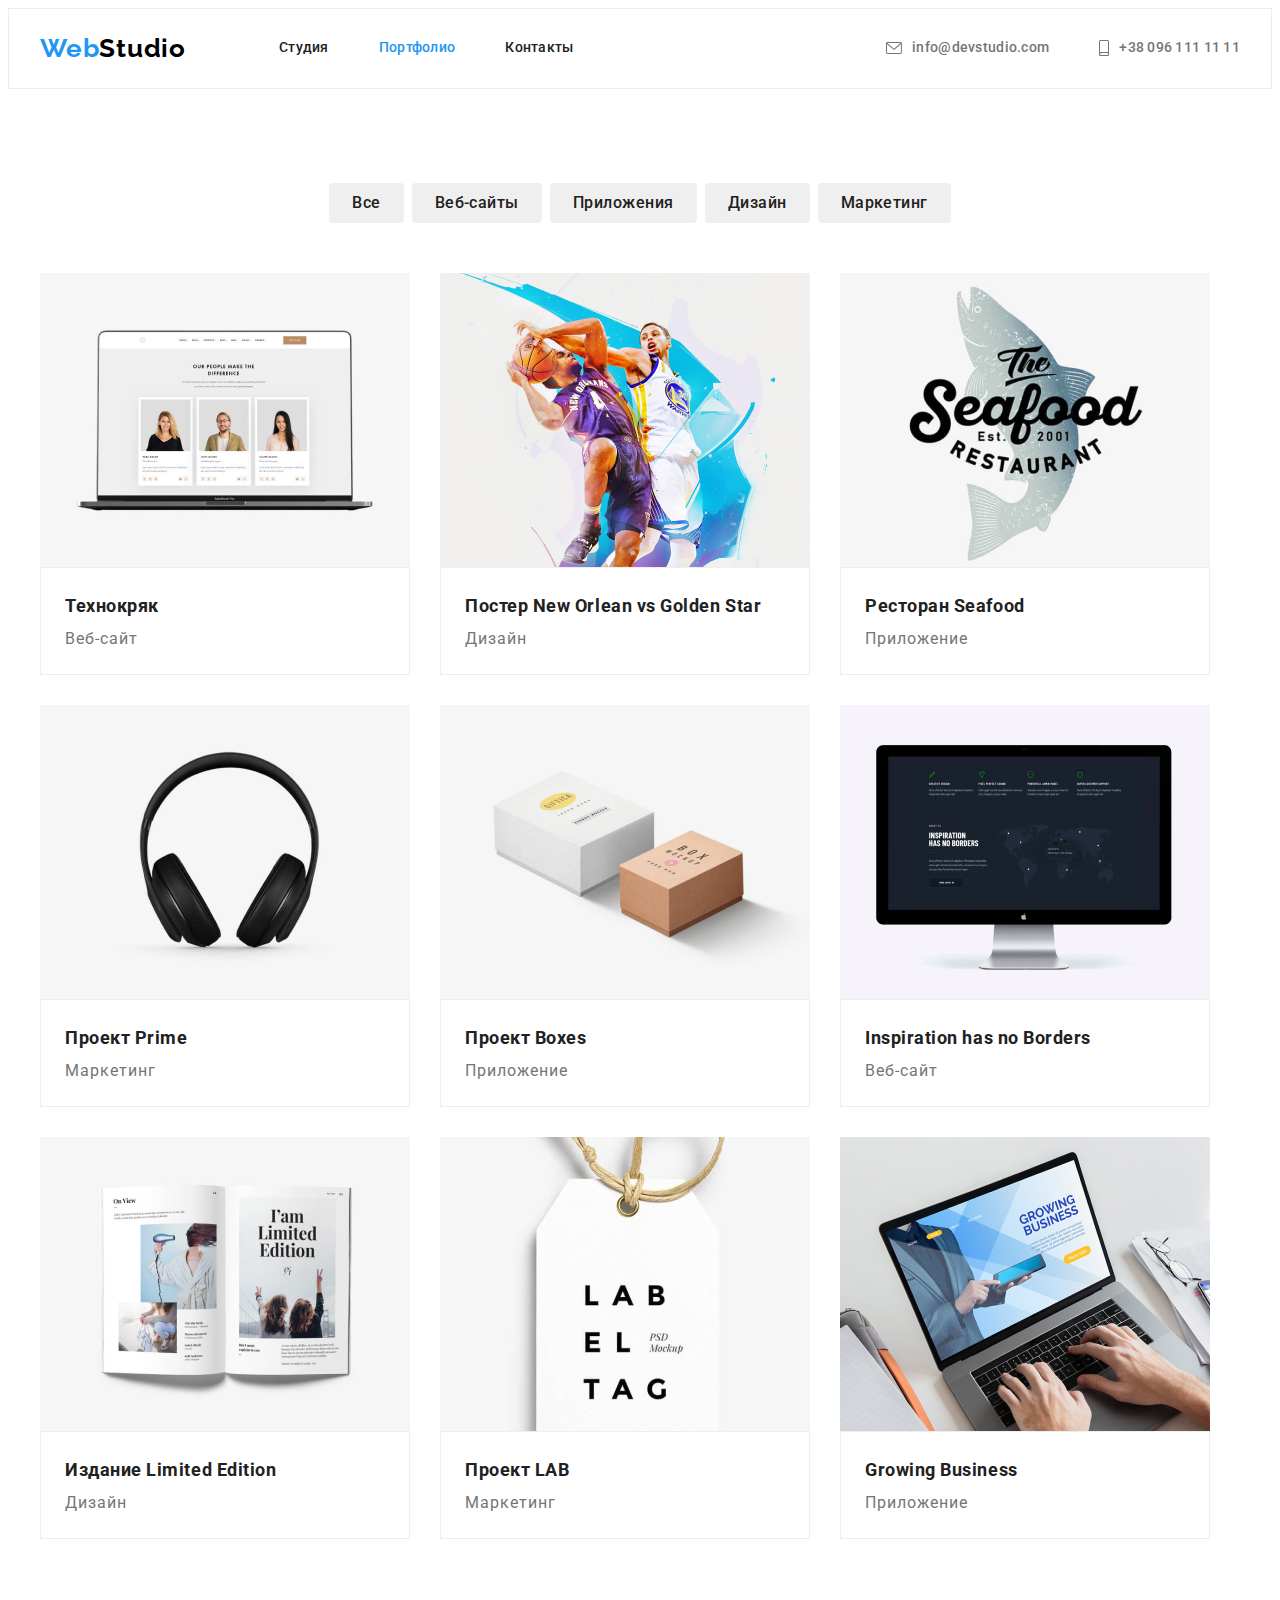
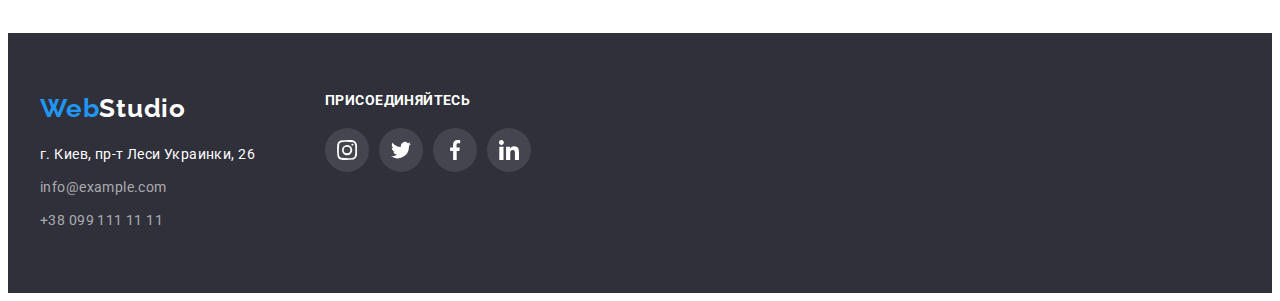
==== portfolio.html @ 896093e3 "fix advantege" ====
<!DOCTYPE html>
<html lang="ru">
<head>
    <meta charset="UTF-8">
    <meta http-equiv="X-UA-Compatible" content="IE=edge">
    <meta name="viewport" content="width=device-width, initial-scale=1.0">
    <title>Document</title>

    <link rel="preconnect" href="https://fonts.googleapis.com">
    <link rel="preconnect" href="https://fonts.gstatic.com" crossorigin>
    <link href="https://fonts.googleapis.com/css2?family=Raleway:wght@700&family=Roboto:wght@400;500;700;900&display=swap"
        rel="stylesheet">
    <link rel="stylesheet" href="https://cdnjs.cloudflare.com/ajax/libs/modern-normalize/1.1.0/modern-normalize.min.css"
        integrity="sha512-wpPYUAdjBVSE4KJnH1VR1HeZfpl1ub8YT/NKx4PuQ5NmX2tKuGu6U/JRp5y+Y8XG2tV+wKQpNHVUX03MfMFn9Q=="
        crossorigin="anonymous" referrerpolicy="no-referrer" />
    <link rel="stylesheet" href="./css/styles.css">
    
</head>
<body>
    <header class="header">
        <div class="container main-header">
            <nav class="navigation">
                <a class="header-logo" lang="en" href="#"><span class="text-web">Web</span>Studio</a>
    
                <ul class="header-list list">
                    <li class="header-item"><a href="./index.html" class="header-link ">Студия</a></li>
                    <li class="header-item"><a href="./portfolio.html" class="header-link current">Портфолио</a></li>
                    <li class="header-item"><a href="" class="header-link">Контакты</a></li>
                </ul>
            </nav>
            <ul class="contact list">
                <li class="header-item">
                    <a href="mailto:info@devstudio.com" class="header-link-contact">
                        <svg class="icon-mail" width="16" height="12">
                            <use href="./images/icons.svg#icon-envelope"></use>
                        </svg>
                        info@devstudio.com</a>
                </li>
                <li class="header-item">
                    <a href="tel:+380961111111" class="header-link-contact">
                        <svg class="icon-tel" width="10" height="16">
                            <use href="./images/icons.svg#icon-smartphone"></use>
                        </svg>
                        +38 096 111 11 11</a>
                </li>
            </ul>
        </div>
    </header>
    <main>

        
        <section class="section">
            <div class="container">
                <h1 hidden>Портфолио</h1>
                <ul class="filter-list list"> 
                    <li class="filter-item"><button type="button" class="filter-btn">Все</button></li>
                    <li class="filter-item"><button type="button" class="filter-btn">Веб-сайты</button></li>
                    <li class="filter-item"><button type="button" class="filter-btn">Приложения</button></li>
                    <li class="filter-item"><button type="button" class="filter-btn">Дизайн</button></li>
                    <li class="filter-item"><button type="button" class="filter-btn">Маркетинг</button></li>
                </ul>

                <ul class="portfolio-list list">
                    <li class="portfolio-item">
                        <a href="" class="portfolio-link">
                            <img src="./images/portf-img-1.jpg"
                            alt="вуб-сайт на ноутбуке"
                            width="370"
                            height="294"/>
                        <div class="portfolio-item-content">
                            <h2 class="portfolio-title">Технокряк</h2>
                            <p class="portfolio-text">Веб-сайт</p>
                        </div>
                        </a>
                    </li>
                    <li class="portfolio-item">
                        <a href="" class="portfolio-link">
                            <img src="./images/portf-img-2.jpg" 
                            alt="баскетбол"
                            width="370"
                            height="294"/>
                        <div class="portfolio-item-content">
                            <h2 class="portfolio-title">Постер New Orlean vs Golden Star</h2>
                            <p class="portfolio-text">Дизайн</p>
                        </div>
                        </a>
                    </li>
                    <li class="portfolio-item">
                        <a href="" class="portfolio-link">
                            <img src="./images/portf-img-3.jpg" 
                            alt="логотип ресторана"
                            width="370"
                            height="294"/>
                        <div class="portfolio-item-content">
                            <h2 class="portfolio-title">Ресторан Seafood</h2>
                            <p class="portfolio-text">Приложение</p>
                        </div>
                        </a>
                    </li>
                    <li class="portfolio-item">
                        <a href="" class="portfolio-link">
                            <img src="./images/portf-img-4.jpg" 
                            alt="наушники"
                            width="370"
                            height="294"/>
                        <div class="portfolio-item-content">
                            <h2 class="portfolio-title">Проект Prime</h2>
                            <p class="portfolio-text">Маркетинг</p>
                        </div>
                        </a>
                    </li>
                    <li class="portfolio-item">
                        <a href="" class="portfolio-link">
                            <img src="./images/portf-img-5.jpg" 
                            alt="коробки"
                            width="370"
                            height="294"/>
                        <div class="portfolio-item-content">
                            <h2 class="portfolio-title">Проект Boxes</h2>
                            <p class="portfolio-text">Приложение</p>
                        </div>
                        </a>
                    </li>
                    <li class="portfolio-item">
                        <a href="" class="portfolio-link">
                            <img src="./images/portf-img-6.jpg" 
                            alt="монитор"
                            width="370"
                            height="294"/>
                        <div class="portfolio-item-content">
                            <h2 class="portfolio-title">Inspiration has no Borders</h2>
                            <p class="portfolio-text">Веб-сайт</p>
                        </div>
                        </a>
                    </li>
                    <li class="portfolio-item">
                        <a href="" class="portfolio-link">
                            <img src="./images/portf-img-7.jpg" 
                            alt="журнал"
                            width="370"
                            height="294"/>
                        <div class="portfolio-item-content">
                            <h2 class="portfolio-title">Издание Limited Edition</h2>
                            <p class="portfolio-text">Дизайн</p>
                        </div>
                        </a>
                    </li>
                    <li class="portfolio-item">
                        <a href="" class="portfolio-link">
                            <img src="./images/portf-img-8.jpg" 
                            alt="бирка"
                            width="370"
                            height="294"/>
                        <div class="portfolio-item-content">
                            <h2 class="portfolio-title">Проект LAB</h2>
                            <p class="portfolio-text">Маркетинг</p>
                        </div>
                        </a>
                    </li>
                    <li class="portfolio-item">
                        <a href="" class="portfolio-link">
                            <img src="./images/portf-img-9.jpg" 
                            alt="приложение на ноуте"
                            width="370"
                            height="294"/>
                        <div class="portfolio-item-content">
                            <h2 class="portfolio-title">Growing Business</h2>
                            <p class="portfolio-text">Приложение</p>
                        </div>
                        </a>
                    </li>
                </ul>
            </div>
        </section>
    </main>
    
    <footer class="footer">
        <div class="container footer-container">
            <div class="footer-contact">
                <a class="footer-logo" lang="en" href="#"><span class="text-web">Web</span>Studio</a>
                <address>
                    <ul class="address list">
                        <li class="address-item">
                            <a href="https://goo.gl/maps/5fkCTM6jAtR8WJ4g7" target="_blank" class="address-link">г. Киев,
                                пр-т Леси Украинки, 26</a>
                        </li>
                        <li class="address-item">
                            <a href="mailto:info@example.com" class="address-link-contact">info@example.com</a>
                        </li>
                        <li class="address-item">
                            <a href="tel:+380991111111" class="address-link-contact">+38 099 111 11 11</a>
                        </li>
                    </ul>
                </address>
            </div>
            <div class="footer-social">
                <h3 class="footer-title">присоединяйтесь</h3>
                <ul class="footer-list list">
                    <li class="footer-social-item"><a href="" class="footer-social-link">
                        <svg class="icon-social" width="20" height="20">
                        <use href="./images/icons.svg#icon-instagram"></use></svg></a></li>
                    <li class="footer-social-item"><a href="" class="footer-social-link">
                        <svg class="icon-social" width="20" height="20">
                        <use href="./images/icons.svg#icon-twitter"></use></svg></a></li>
                    <li class="footer-social-item"><a href="" class="footer-social-link">
                        <svg class="icon-social" width="20" height="20">
                            <use href="./images/icons.svg#icon-facebook"></use></svg></a></li>
                    <li class="footer-social-item"><a href="" class="footer-social-link">
                        <svg class="icon-social" width="20" height="20">
                            <use href="./images/icons.svg#icon-linkedin"></use></svg></a></li>
                </ul>
            </div>
        </div>
    
    </footer>
</body>
</html>
---- css/styles.css ----
:root {
  --header-text-color: #212121;
  --accent-text-color: #2196f3;
  --first-title-color: #212121;
  --first-text-color: #757575;
  --first-btn-color: #212121;
  --second-btn-color: #ffffff;
  --social-hover-color: #ffffff;
}

p,
h1,
h2,
h3,
h4,
h5,
h6 {
  margin: 0;
}

ul {
  margin: 0;
  padding: 0;
}

img {
  display: block;
  width: 100%;
  height: auto;
}

button {
  font-family: inherit;
  cursor: pointer;
  border-radius: 4px;
  border: 1px solid transparent;
  display: inline-block;
  align-items: center;
  text-align: center;
}

body {
  font-family: "Roboto", sans-serif;
}

.list {
  list-style: none;
}

a {
  text-decoration: none;
}

.container {
  width: 1200px;
  padding-left: 15px;
  padding-right: 15px;
  margin: 0 auto;
}

.section {
  padding-top: 94px;
  padding-bottom: 94px;
}

.section.no-padding {
  padding-top: 0;
}

/*-----------HEADER-----------*/

.header {
  background-color: #ffffff;
  padding-top: 24px;
  padding-bottom: 24px;
  border: 1px solid #ececec;
}
.main-header {
  display: flex;
  align-items: center;
}
.navigation {
  display: flex;
  align-items: center;
}
.header-logo {
  font-family: "Raleway", sans-serif;
  font-weight: 700;
  font-size: 26px;
  line-height: 1.19;
  letter-spacing: 0.03em;
  color: #000000;
  margin-right: 93px;
}
.text-web {
  color: #2196f3;
}

.header-list {
  display: flex;
}
.header-list .header-item:not(:last-child) {
  margin-right: 50px;
}
.header-list .header-link {
  display: block;

  font-weight: 500;
  font-size: 14px;
  line-height: 1.14;
  letter-spacing: 0.02em;
  color: var(--header-text-color);
}
.header-link:hover,
.header-link:focus {
  color: var(--accent-text-color);
}
.header-list .header-link.current {
  color: var(--accent-text-color);
}
.header-link-contact {
  display: flex;
  align-items: center;
  font-weight: 500;
  font-size: 14px;
  line-height: 1.14;
  letter-spacing: 0.02em;
  color: #757575;
}
.header-link-contact:hover,
.header-link-contact:focus {
  color: var(--accent-text-color);
}
.contact {
  display: flex;
  margin-left: auto;
}

.contact .header-item:not(:last-child) {
  margin-right: 50px;
}
.icon-mail,
.icon-tel {
  margin-right: 10px;
  fill: currentColor;
}

/*-----------HERO-----------*/

.hero {
  max-width: 1600px;
  height: 600px;
  left: 0px;
  top: 80px;
  background-image: linear-gradient(
      to right,
      rgba(47, 48, 58, 0.4),
      rgba(47, 48, 58, 0.4)
    ),
    url(../images/hero-img.jpg);
  background-color: #c4c4c4;
  background-repeat: no-repeat;
  background-position: center;
  background-size: cover;
  padding-top: 200px;
  padding-bottom: 200px;
  text-align: center;
}
.hero-title {
  font-weight: 900;
  font-size: 44px;
  line-height: 1.36;

  letter-spacing: 0.06em;
  text-transform: uppercase;
  color: #ffffff;
  margin-bottom: 30px;
}
.hero-btn {
  font-weight: 700;
  font-size: 16px;
  line-height: 1.87;
  letter-spacing: 0.06em;
  background-color: var(--accent-text-color);
  color: var(--second-btn-color);
  padding: 10px 32px;
}

/*-----------ADVANTAGE-----------*/

.advantage-list {
  display: flex;
  align-items: center;
}
.advantage-list .advantage-item:not(:last-child) {
  margin-right: 30px;
}
.advantage {
  display: flex;
  align-items: center;
  justify-content: center;
  height: 120px;
  width: 270px;
  border-radius: 4px;
  background-color: #f5f4fa;
  margin-bottom: 30px;
}
.advantage-title {
  font-size: 14px;
  line-height: 1.14;
  letter-spacing: 0.03em;
  text-transform: uppercase;
  color: var(--first-title-color);
  margin-bottom: 10px;
}
.advantage-text {
  font-size: 14px;
  line-height: 1.71;
  letter-spacing: 0.03em;
  color: var(--first-text-color);
}

/*-----------PRODUCT-----------*/

.product-title {
  font-size: 36px;
  line-height: 1.16;
  text-align: center;
  letter-spacing: 0.03em;
  color: var(--first-title-color);
  margin-bottom: 50px;
}
.product-list {
  display: flex;
}
.product-item + .product-item {
  margin-left: 30px;
}

/*-------------TEAM------------*/

.team {
  background: #f5f4fa;
}
.team-title {
  font-size: 36px;
  line-height: 1.16;
  text-align: center;
  letter-spacing: 0.03em;
  color: var(--first-title-color);
  margin-bottom: 50px;
}
.team-list {
  display: flex;
  margin-left: -30px;
}
.team-item {
  flex-basis: calc(100% / 4 - 30px);
  margin-left: 30px;
  box-shadow: 0px 1px 3px rgba(0, 0, 0, 0.12), 0px 1px 1px rgba(0, 0, 0, 0.14),
    0px 2px 1px rgba(0, 0, 0, 0.2);
  border-radius: 0px 0px 4px 4px;
}

.team-name-content {
  padding-top: 30px;
  padding-bottom: 30px;
}

.team-name {
  font-weight: 500;
  font-size: 16px;
  line-height: 1.18;
  text-align: center;
  letter-spacing: 0.03em;
  color: var(--first-title-color);
  margin-bottom: 10px;
}
.team-text {
  font-size: 16px;
  line-height: 1.18;
  text-align: center;
  letter-spacing: 0.03em;
  color: var(--first-text-color);
  margin-bottom: 16px;
}
.social-team {
  display: flex;
  margin-left: 32px;
  margin-right: 32px;
}

.social-item + .social-item {
  margin-left: 10px;
}
.team-social-link {
  display: flex;
  align-items: center;
  justify-content: center;
  width: 44px;
  height: 44px;

  border-radius: 50px;
  color: #afb1b8;
}
.team-social-link:hover,
.team-social-link:focus {
  color: #ffffff;
  background-color: var(--accent-text-color);
}
.icon-social {
  fill: currentColor;
}
.icon-social:hover,
.icon-social:focus {
  fill: var(--social-hover-color);
}
/* ------------CLIENT------------ */

.client {
  padding-top: 100;
  padding-bottom: 88;
}
.client-title {
  font-size: 36px;
  line-height: 1.16;
  text-align: center;
  letter-spacing: 0.03em;
  color: var(--first-title-color);
  margin-bottom: 50px;
}
.client-list {
  display: flex;
}
.client-item + .client-item {
  margin-left: 30px;
}
.client-link {
  display: flex;
  align-items: center;
  justify-content: center;
  width: 170px;
  height: 92px;
  border: 1px solid #afb1b8;
  box-sizing: border-box;
  border-radius: 4px;
  color: #afb1b8;
}
.client-link:hover,
.client-link:focus {
  color: var(--accent-text-color);
  border-color: var(--accent-text-color);
}
.icon-client {
  fill: currentColor;
}
.icon-client:hover,
.icon-client:focus {
  fill: var(--accent-text-color);
}

/*-------------FOOTER------------*/

.footer {
  background-color: #2f303a;
  padding-top: 60px;
  padding-bottom: 60px;
}
.footer-container {
  display: flex;
}
.footer-logo {
  font-family: "Raleway", sans-serif;
  font-weight: 700;
  font-size: 26px;
  line-height: 1.19;
  letter-spacing: 0.03em;
  display: block;
  color: #ffffff;
  margin-bottom: 20px;
}
.address {
  font-style: normal;
}
.address-item {
  margin-bottom: 9px;
}
.address-item:last-child {
  margin-bottom: 0;
}
.address-link {
  font-size: 14px;
  line-height: 1.71;
  letter-spacing: 0.03em;
  color: #ffffff;
}
.address-link:hover,
.address-link:focus {
  color: var(--accent-text-color);
}
.address-link-contact {
  font-size: 14px;
  line-height: 1.71;
  letter-spacing: 0.03em;
  color: rgba(255, 255, 255, 0.6);
}
.address-link-contact:hover,
.address-link-contact:focus {
  color: var(--accent-text-color);
}
.footer-social {
  margin-left: 70px;
}
.footer-title {
  font-size: 14px;
  line-height: 1.14;
  letter-spacing: 0.03em;
  text-transform: uppercase;
  color: #fff;
  margin-bottom: 20px;
}
.footer-list {
  display: flex;
}

.footer-social-item + .footer-social-item {
  margin-left: 10px;
}
.footer-social-link {
  display: flex;
  align-items: center;
  justify-content: center;
  width: 44px;
  height: 44px;

  border-radius: 50px;
  color: #fff;
  background: rgba(255, 255, 255, 0.1);
}
.footer-social-link:hover,
.footer-social-link:focus {
  color: #fff;
  background-color: var(--accent-text-color);
}
.icon-social {
  fill: currentColor;
}
.icon-social:hover,
.icon-social:focus {
  fill: var(--social-hover-color);
}
.footer-subscribe {
  margin-left: 93px;
}
.footer-subscribe-btn {
  display: flex;
  text-align: left;
  font-size: 16px;
  line-height: 1.25;
  letter-spacing: 0.03em;
  background-color: transparent;
  border: 1px solid rgba(255, 255, 255, 0.3);
  box-sizing: border-box;
  filter: drop-shadow(0px 4px 4px rgba(0, 0, 0, 0.15));
  padding-left: 16px;
  width: 358px;
  height: 50px;
  color: rgba(255, 255, 255, 0.6);
  margin-right: 12px;
}
.footer-send-btn {
  display: flex;
  font-weight: 700;
  font-size: 16px;
  line-height: 1.87;
  letter-spacing: 0.06em;
  background-color: var(--accent-text-color);
  color: var(--second-btn-color);
  padding: 10px 29px;
  width: 200px;
  height: 50px;
}
.icon-subscribe {
  fill: currentColor;
  margin-left: 10px;
}
/*-------------PORTFOLIO-----------*/

.filter-list {
  display: flex;
  justify-content: center;
  margin-bottom: 50px;
}
.filter-list .filter-item:not(:last-child) {
  margin-right: 8px;
}
.filter-btn {
  font-weight: 500;
  font-size: 16px;
  line-height: 1.62;
  text-align: center;
  letter-spacing: 0.03em;
  cursor: pointer;
  color: var(--first-btn-color);
  padding: 6px 22px;
}
.filter-btn:hover,
.filter-btn:focus {
  background-color: var(--accent-text-color);
  color: var(--second-btn-color);
  box-shadow: 0px 3px 1px rgba(0, 0, 0, 0.1), 0px 1px 2px rgba(0, 0, 0, 0.08),
    0px 2px 2px rgba(0, 0, 0, 0.12);
}
.portfolio-list {
  display: flex;
  flex-wrap: wrap;
}
.portfolio-item {
  flex-basis: calc(100% / 3 - 30px);
  margin-left: 30px;
  margin-bottom: 30px;
}
.portfolio-item:nth-child(3n + 1) {
  margin-left: 0;
}
.portfolio-item:nth-last-child(-n + 3) {
  margin-bottom: 0;
}
.portfolio-title {
  font-size: 18px;
  line-height: 2;
  letter-spacing: 0.03em;
  color: var(--first-title-color);
}
.portfolio-text {
  font-size: 16px;
  line-height: 1.87;
  letter-spacing: 0.06em;
  color: var(--first-text-color);
}
.portfolio-item-content {
  border: 1px solid #eeeeee;
  padding: 20px 24px;
}
.portfolio-link {
  display: block;
}
.portfolio-link:hover,
.portfolio-link:focus {
  box-shadow: 0px 1px 1px rgba(0, 0, 0, 0.12), 0px 4px 4px rgba(0, 0, 0, 0.06),
    1px 4px 6px rgba(0, 0, 0, 0.16);
}
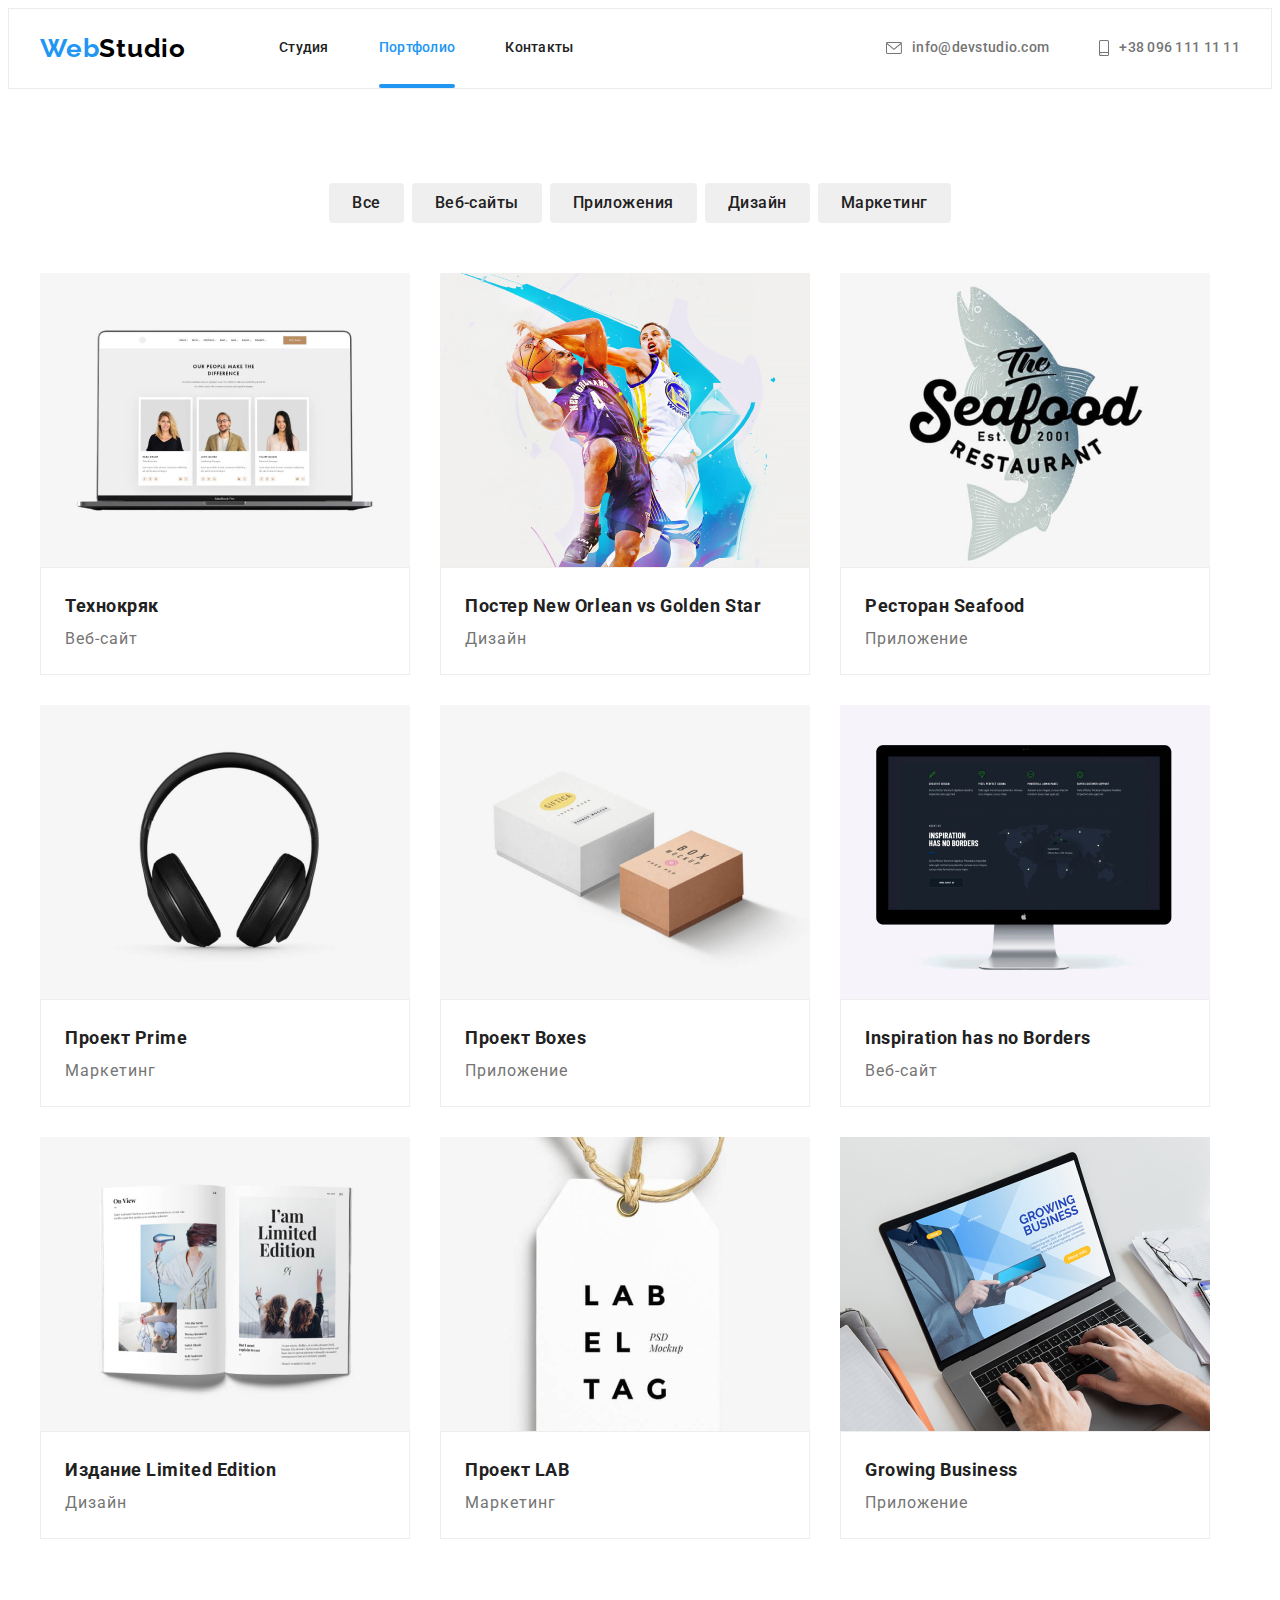
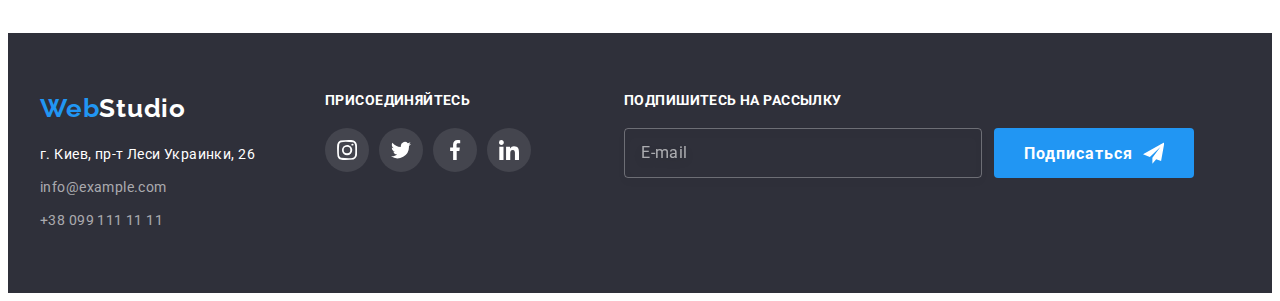
==== commit dfc6aed2: "HW5/1" ====
--- a/portfolio.html
+++ b/portfolio.html
@@ -62,23 +62,30 @@
 
                 <ul class="portfolio-list list">
                     <li class="portfolio-item">
-                        <a href="" class="portfolio-link">
+                        <div class="portfolio-overley">
+                            <a href="" class="portfolio-link">
                             <img src="./images/portf-img-1.jpg"
                             alt="вуб-сайт на ноутбуке"
                             width="370"
                             height="294"/>
+                                <p class="overley-text">Технокряк это современная площадка распространения коронавируса. Компании используют эту платформу для цифрового
+                                шпионажа и атак на защищённые сервера конкурентов.</p>
+                            </div>
                         <div class="portfolio-item-content">
                             <h2 class="portfolio-title">Технокряк</h2>
                             <p class="portfolio-text">Веб-сайт</p>
                         </div>
                         </a>
-                    </li>
-                    <li class="portfolio-item">
-                        <a href="" class="portfolio-link">
-                            <img src="./images/portf-img-2.jpg" 
-                            alt="баскетбол"
-                            width="370"
-                            height="294"/>
+                        
+                    </li>
+                    <li class="portfolio-item">
+                        <div class="portfolio-overley">
+                            <a href="" class="portfolio-link">
+                                <img src="./images/portf-img-2.jpg" alt="вуб-сайт на ноутбуке" width="370" height="294" />
+                                <p class="overley-text">Технокряк это современная площадка распространения коронавируса. Компании используют эту
+                                    платформу для цифрового
+                                    шпионажа и атак на защищённые сервера конкурентов.</p>
+                        </div>
                         <div class="portfolio-item-content">
                             <h2 class="portfolio-title">Постер New Orlean vs Golden Star</h2>
                             <p class="portfolio-text">Дизайн</p>
@@ -86,11 +93,13 @@
                         </a>
                     </li>
                     <li class="portfolio-item">
-                        <a href="" class="portfolio-link">
-                            <img src="./images/portf-img-3.jpg" 
-                            alt="логотип ресторана"
-                            width="370"
-                            height="294"/>
+                        <div class="portfolio-overley">
+                            <a href="" class="portfolio-link">
+                                <img src="./images/portf-img-3.jpg" alt="вуб-сайт на ноутбуке" width="370" height="294" />
+                                <p class="overley-text">Технокряк это современная площадка распространения коронавируса. Компании используют эту
+                                    платформу для цифрового
+                                    шпионажа и атак на защищённые сервера конкурентов.</p>
+                        </div>
                         <div class="portfolio-item-content">
                             <h2 class="portfolio-title">Ресторан Seafood</h2>
                             <p class="portfolio-text">Приложение</p>
@@ -98,11 +107,13 @@
                         </a>
                     </li>
                     <li class="portfolio-item">
-                        <a href="" class="portfolio-link">
-                            <img src="./images/portf-img-4.jpg" 
-                            alt="наушники"
-                            width="370"
-                            height="294"/>
+                        <div class="portfolio-overley">
+                            <a href="" class="portfolio-link">
+                                <img src="./images/portf-img-4.jpg" alt="вуб-сайт на ноутбуке" width="370" height="294" />
+                                <p class="overley-text">Технокряк это современная площадка распространения коронавируса. Компании используют эту
+                                    платформу для цифрового
+                                    шпионажа и атак на защищённые сервера конкурентов.</p>
+                        </div>
                         <div class="portfolio-item-content">
                             <h2 class="portfolio-title">Проект Prime</h2>
                             <p class="portfolio-text">Маркетинг</p>
@@ -110,11 +121,13 @@
                         </a>
                     </li>
                     <li class="portfolio-item">
-                        <a href="" class="portfolio-link">
-                            <img src="./images/portf-img-5.jpg" 
-                            alt="коробки"
-                            width="370"
-                            height="294"/>
+                        <div class="portfolio-overley">
+                            <a href="" class="portfolio-link">
+                                <img src="./images/portf-img-5.jpg" alt="вуб-сайт на ноутбуке" width="370" height="294" />
+                                <p class="overley-text">Технокряк это современная площадка распространения коронавируса. Компании используют эту
+                                    платформу для цифрового
+                                    шпионажа и атак на защищённые сервера конкурентов.</p>
+                        </div>
                         <div class="portfolio-item-content">
                             <h2 class="portfolio-title">Проект Boxes</h2>
                             <p class="portfolio-text">Приложение</p>
@@ -122,11 +135,13 @@
                         </a>
                     </li>
                     <li class="portfolio-item">
-                        <a href="" class="portfolio-link">
-                            <img src="./images/portf-img-6.jpg" 
-                            alt="монитор"
-                            width="370"
-                            height="294"/>
+                        <div class="portfolio-overley">
+                            <a href="" class="portfolio-link">
+                                <img src="./images/portf-img-6.jpg" alt="вуб-сайт на ноутбуке" width="370" height="294" />
+                                <p class="overley-text">Технокряк это современная площадка распространения коронавируса. Компании используют эту
+                                    платформу для цифрового
+                                    шпионажа и атак на защищённые сервера конкурентов.</p>
+                        </div>
                         <div class="portfolio-item-content">
                             <h2 class="portfolio-title">Inspiration has no Borders</h2>
                             <p class="portfolio-text">Веб-сайт</p>
@@ -134,11 +149,13 @@
                         </a>
                     </li>
                     <li class="portfolio-item">
-                        <a href="" class="portfolio-link">
-                            <img src="./images/portf-img-7.jpg" 
-                            alt="журнал"
-                            width="370"
-                            height="294"/>
+                        <div class="portfolio-overley">
+                            <a href="" class="portfolio-link">
+                                <img src="./images/portf-img-7.jpg" alt="вуб-сайт на ноутбуке" width="370" height="294" />
+                                <p class="overley-text">Технокряк это современная площадка распространения коронавируса. Компании используют эту
+                                    платформу для цифрового
+                                    шпионажа и атак на защищённые сервера конкурентов.</p>
+                        </div>
                         <div class="portfolio-item-content">
                             <h2 class="portfolio-title">Издание Limited Edition</h2>
                             <p class="portfolio-text">Дизайн</p>
@@ -146,11 +163,13 @@
                         </a>
                     </li>
                     <li class="portfolio-item">
-                        <a href="" class="portfolio-link">
-                            <img src="./images/portf-img-8.jpg" 
-                            alt="бирка"
-                            width="370"
-                            height="294"/>
+                        <div class="portfolio-overley">
+                            <a href="" class="portfolio-link">
+                                <img src="./images/portf-img-8.jpg" alt="вуб-сайт на ноутбуке" width="370" height="294" />
+                                <p class="overley-text">Технокряк это современная площадка распространения коронавируса. Компании используют эту
+                                    платформу для цифрового
+                                    шпионажа и атак на защищённые сервера конкурентов.</p>
+                        </div>
                         <div class="portfolio-item-content">
                             <h2 class="portfolio-title">Проект LAB</h2>
                             <p class="portfolio-text">Маркетинг</p>
@@ -158,11 +177,13 @@
                         </a>
                     </li>
                     <li class="portfolio-item">
-                        <a href="" class="portfolio-link">
-                            <img src="./images/portf-img-9.jpg" 
-                            alt="приложение на ноуте"
-                            width="370"
-                            height="294"/>
+                        <div class="portfolio-overley">
+                            <a href="" class="portfolio-link">
+                                <img src="./images/portf-img-9.jpg" alt="вуб-сайт на ноутбуке" width="370" height="294" />
+                                <p class="overley-text">Технокряк это современная площадка распространения коронавируса. Компании используют эту
+                                    платформу для цифрового
+                                    шпионажа и атак на защищённые сервера конкурентов.</p>
+                        </div>
                         <div class="portfolio-item-content">
                             <h2 class="portfolio-title">Growing Business</h2>
                             <p class="portfolio-text">Приложение</p>
@@ -197,17 +218,35 @@
                 <h3 class="footer-title">присоединяйтесь</h3>
                 <ul class="footer-list list">
                     <li class="footer-social-item"><a href="" class="footer-social-link">
-                        <svg class="icon-social" width="20" height="20">
-                        <use href="./images/icons.svg#icon-instagram"></use></svg></a></li>
-                    <li class="footer-social-item"><a href="" class="footer-social-link">
-                        <svg class="icon-social" width="20" height="20">
-                        <use href="./images/icons.svg#icon-twitter"></use></svg></a></li>
-                    <li class="footer-social-item"><a href="" class="footer-social-link">
-                        <svg class="icon-social" width="20" height="20">
-                            <use href="./images/icons.svg#icon-facebook"></use></svg></a></li>
-                    <li class="footer-social-item"><a href="" class="footer-social-link">
-                        <svg class="icon-social" width="20" height="20">
-                            <use href="./images/icons.svg#icon-linkedin"></use></svg></a></li>
+                            <svg class="icon-social" width="20" height="20">
+                                <use href="./images/icons.svg#icon-instagram"></use>
+                            </svg></a></li>
+                    <li class="footer-social-item"><a href="" class="footer-social-link">
+                            <svg class="icon-social" width="20" height="20">
+                                <use href="./images/icons.svg#icon-twitter"></use>
+                            </svg></a></li>
+                    <li class="footer-social-item"><a href="" class="footer-social-link">
+                            <svg class="icon-social" width="20" height="20">
+                                <use href="./images/icons.svg#icon-facebook"></use>
+                            </svg></a></li>
+                    <li class="footer-social-item"><a href="" class="footer-social-link">
+                            <svg class="icon-social" width="20" height="20">
+                                <use href="./images/icons.svg#icon-linkedin"></use>
+                            </svg></a></li>
+                </ul>
+            </div>
+            <div class="footer-subscribe">
+                <h3 class="footer-title">Подпишитесь на рассылку</h3>
+                <ul class="footer-list list">
+                    <li class="footer-subscribe-item">
+                        <button type="button" lang="en" class="footer-subscribe-btn">E-mail</button>
+                    </li>
+                    <li class="footer-subscribe-item">
+                        <button type="button" class="footer-send-btn">Подписаться
+                            <svg class="icon-subscribe" width="24" height="24">
+                                <use href="./images/icons.svg#icon-icon-send"></use>
+                            </svg></button>
+                    </li>
                 </ul>
             </div>
         </div>
--- a/css/styles.css
+++ b/css/styles.css
@@ -97,6 +97,7 @@
 }
 
 .header-list {
+  height: 100%;
   display: flex;
 }
 .header-list .header-item:not(:last-child) {
@@ -111,6 +112,12 @@
   letter-spacing: 0.02em;
   color: var(--header-text-color);
 }
+.header-item {
+  position: relative;
+}
+.header-link {
+  transition: color 250ms cubic-bezier(0.4, 0, 0.2, 1);
+}
 .header-link:hover,
 .header-link:focus {
   color: var(--accent-text-color);
@@ -118,6 +125,20 @@
 .header-list .header-link.current {
   color: var(--accent-text-color);
 }
+.header-link.current::after {
+  display: block;
+  content: "";
+  width: 100%;
+  height: 4px;
+  background: var(--accent-text-color);
+  border-radius: 2px;
+  margin-top: 28px;
+
+  position: absolute;
+}
+.header-link:hover::after {
+}
+
 .header-link-contact {
   display: flex;
   align-items: center;
@@ -126,6 +147,7 @@
   line-height: 1.14;
   letter-spacing: 0.02em;
   color: #757575;
+  transition: color 250ms cubic-bezier(0.4, 0, 0.2, 1);
 }
 .header-link-contact:hover,
 .header-link-contact:focus {
@@ -236,6 +258,28 @@
 .product-item + .product-item {
   margin-left: 30px;
 }
+.product-item {
+  position: relative;
+}
+
+.product-text {
+  width: 100%;
+  left: 0;
+  bottom: 0;
+  height: 70px;
+  position: absolute;
+  font-weight: bold;
+  font-size: 14px;
+  line-height: 1.14;
+  text-align: center;
+  letter-spacing: 0.03em;
+  text-transform: uppercase;
+  color: #fff;
+  align-items: center;
+  justify-content: center;
+  display: flex;
+  background-color: rgba(47, 48, 58, 0.8);
+}
 
 /*-------------TEAM------------*/
 
@@ -265,6 +309,7 @@
 .team-name-content {
   padding-top: 30px;
   padding-bottom: 30px;
+  background-color: #ffffff;
 }
 
 .team-name {
@@ -299,9 +344,11 @@
   justify-content: center;
   width: 44px;
   height: 44px;
-
+  background-color: #ffffff;
   border-radius: 50px;
   color: #afb1b8;
+  transition: background-color 250ms cubic-bezier(0.4, 0, 0.2, 1),
+    color 250ms cubic-bezier(0.4, 0, 0.2, 1);
 }
 .team-social-link:hover,
 .team-social-link:focus {
@@ -310,6 +357,7 @@
 }
 .icon-social {
   fill: currentColor;
+  transition: color 250ms cubic-bezier(0.4, 0, 0.2, 1);
 }
 .icon-social:hover,
 .icon-social:focus {
@@ -345,6 +393,8 @@
   box-sizing: border-box;
   border-radius: 4px;
   color: #afb1b8;
+
+  transition: color 250ms cubic-bezier(0.4, 0, 0.2, 1);
 }
 .client-link:hover,
 .client-link:focus {
@@ -353,6 +403,7 @@
 }
 .icon-client {
   fill: currentColor;
+  transition: color 250ms cubic-bezier(0.4, 0, 0.2, 1);
 }
 .icon-client:hover,
 .icon-client:focus {
@@ -393,6 +444,7 @@
   line-height: 1.71;
   letter-spacing: 0.03em;
   color: #ffffff;
+  transition: color 250ms cubic-bezier(0.4, 0, 0.2, 1);
 }
 .address-link:hover,
 .address-link:focus {
@@ -403,6 +455,7 @@
   line-height: 1.71;
   letter-spacing: 0.03em;
   color: rgba(255, 255, 255, 0.6);
+  transition: color 250ms cubic-bezier(0.4, 0, 0.2, 1);
 }
 .address-link-contact:hover,
 .address-link-contact:focus {
@@ -436,6 +489,7 @@
   border-radius: 50px;
   color: #fff;
   background: rgba(255, 255, 255, 0.1);
+  transition: background-color 250ms cubic-bezier(0.4, 0, 0.2, 1);
 }
 .footer-social-link:hover,
 .footer-social-link:focus {
@@ -444,6 +498,7 @@
 }
 .icon-social {
   fill: currentColor;
+  transition: color 250ms cubic-bezier(0.4, 0, 0.2, 1);
 }
 .icon-social:hover,
 .icon-social:focus {
@@ -503,6 +558,7 @@
   cursor: pointer;
   color: var(--first-btn-color);
   padding: 6px 22px;
+  transition: background-color 250ms cubic-bezier(0.4, 0, 0.2, 1);
 }
 .filter-btn:hover,
 .filter-btn:focus {
@@ -544,9 +600,77 @@
 }
 .portfolio-link {
   display: block;
+  transition: box-shadow 250ms cubic-bezier(0.4, 0, 0.2, 1);
 }
 .portfolio-link:hover,
 .portfolio-link:focus {
   box-shadow: 0px 1px 1px rgba(0, 0, 0, 0.12), 0px 4px 4px rgba(0, 0, 0, 0.06),
     1px 4px 6px rgba(0, 0, 0, 0.16);
 }
+
+/* --------Overley-------- */
+
+.portfolio-item:hover .overley-text,
+.portfolio-item:focus .overley-text {
+  transform: translateY(0);
+}
+.portfolio-overley {
+  position: relative;
+  overflow: hidden;
+}
+.overley-text {
+  position: absolute;
+  top: 0;
+  left: 0;
+  font-size: 18px;
+  line-height: 1.56;
+  letter-spacing: 0.03em;
+
+  color: #ffffff;
+  height: 100%;
+  padding: 43px 24px;
+  background-color: rgba(33, 150, 243, 0.9);
+  transform: translateY(100%);
+  transition: transform 250ms cubic-bezier(0.4, 0, 0.2, 1);
+}
+
+/* --------Modal-------- */
+
+.backdrop {
+  position: fixed;
+  top: 0;
+
+  width: 100vw;
+  height: 100vh;
+  background-color: rgba(0, 0, 0, 0.2);
+  transition: opacity 450ms, visibility 450ms;
+}
+.backdrop.is-hidden .modal {
+  transform: rotate(-300deg) scale(0.5);
+}
+.modal {
+  position: absolute;
+  top: 50%;
+  left: 50%;
+  width: 528px;
+  min-height: 581px;
+  background-color: #ffffff;
+  box-shadow: 0px 1px 3px rgba(0, 0, 0, 0.12), 0px 1px 1px rgba(0, 0, 0, 0.14),
+    0px 2px 1px rgba(0, 0, 0, 0.2);
+  border-radius: 4px;
+  transform: translate(-50%, -50%) rotate(0) scale(1);
+  transition: transform 450ms;
+}
+.close-button {
+  position: absolute;
+  width: 30px;
+  height: 30px;
+  top: 8px;
+  right: 18px;
+  background-color: transparent;
+}
+.is-hidden {
+  opacity: 0;
+  pointer-events: none;
+  visibility: hidden;
+}
